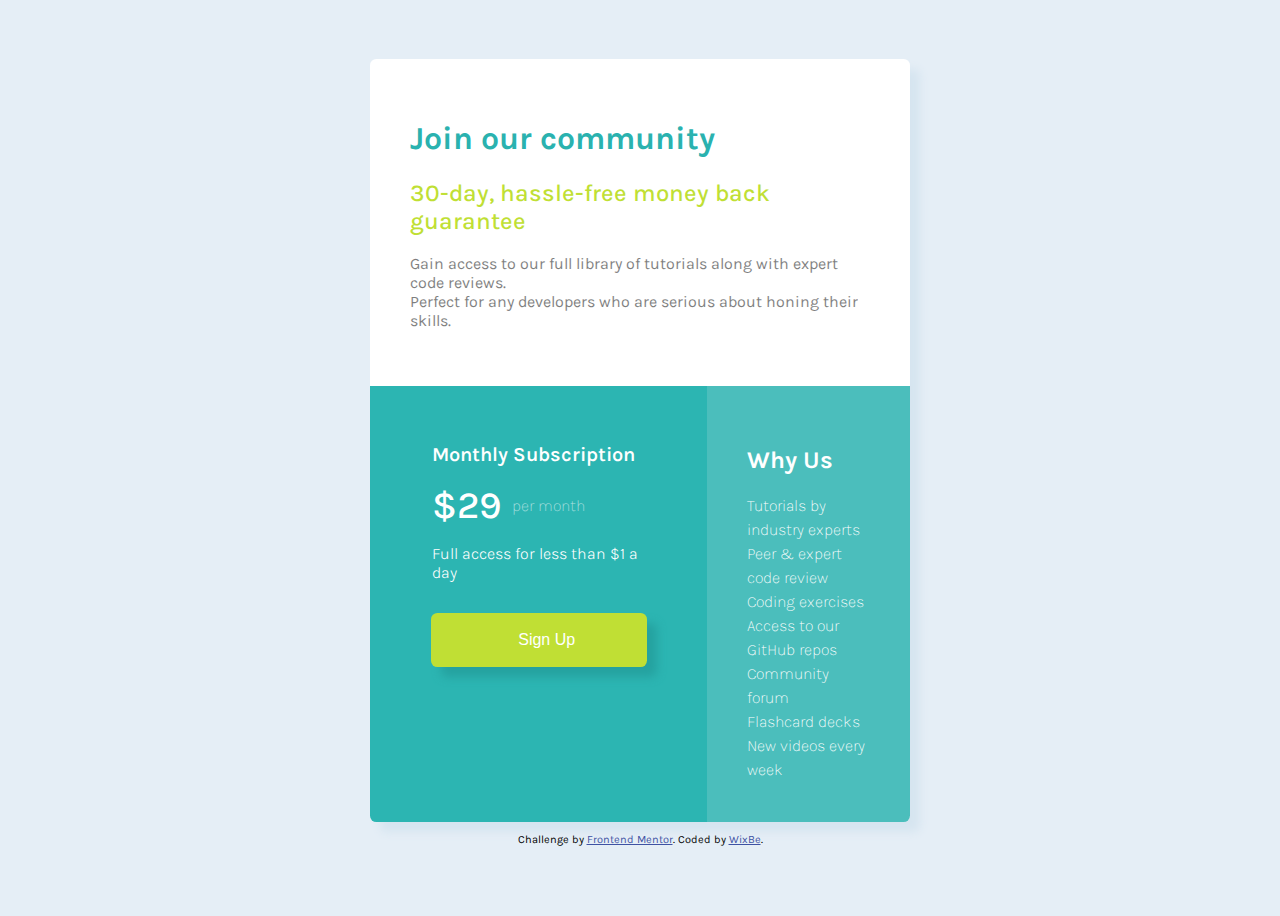
==== single-price-grid-component-master/index.html @ df9c865f "Basic web card" ====
<!DOCTYPE html>
<html lang="en">
<head>
  <meta charset="UTF-8">
  <meta name="viewport" content="width=device-width, initial-scale=1.0"> <!-- displays site properly based on user's device -->

  <link rel="icon" type="image/png" sizes="32x32" href="./images/favicon-32x32.png">
  <link rel="stylesheet" href="style.css">
  <link rel="preconnect" href="https://fonts.googleapis.com">
  <link rel="preconnect" href="https://fonts.gstatic.com" crossorigin>
  <link href="https://fonts.googleapis.com/css2?family=Karla:ital,wght@0,200..800;1,200..800&display=swap" rel="stylesheet">
  
  <title>Frontend Mentor | Single Price Grid Component</title>

</head>

<body>
  <div class="main">
    <div class="boxt">
      <h1>Join our community</h1>
    <h2>30-day, hassle-free money back guarantee</h2>
    <p>Gain access to our full library of tutorials along with expert code reviews. <br>
      Perfect for any developers who are serious about honing their skills.</p>
    </div>

    <div class="boxb">
      <div class="boxbl">
        <h2>Monthly Subscription</h2>
        <div class="price-box">
          <span class="price"> &dollar;29 </span> 
          <span class="per_month">per month</span>
        </div>
        <p>Full access for less than &dollar;1 a day</p>
        <button type="submit">Sign Up</button>
      </div>

      <div class="boxbr">
          <h2>Why Us</h2>
            <li type="none">Tutorials by industry experts</li>
            <li type="none">Peer &amp; expert code review</li>
            <li type="none">Coding exercises</li>
            <li type="none">Access to our GitHub repos</li>
            <li type="none">Community forum</li>
            <li type="none">Flashcard decks</li>
            <li type="none">New videos every week</li>
      </div>
    </div>
  </div>
  

  <footer>
    <p class="attribution">
      Challenge by <a href="https://www.frontendmentor.io?ref=challenge" target="_blank">Frontend Mentor</a>. 
      Coded by <a href="#">WixBe</a>.
    </p>
  </footer>
</body>
</html>
---- single-price-grid-component-master/style.css ----
.attribution {
     font-size: 11px; text-align: center; 
}

.attribution a { 
    color: hsl(228, 45%, 44%); 
}

body {
    background-color: hsl(206, 47%, 93%);
    align-items: center;
    justify-content: center;
    font-family: Karla;
    display: flex;
    flex-direction: column;
    height: 100vh;
}

.main {
    align-self: center;
    border-radius: 0.4rem;
    overflow: hidden;
    box-shadow: 10px 10px 10px hsl(206,45%,89%);
    width: 60vh;
}

.boxt {
    background-color: white;
    padding: 40px;
}


.boxt h1 {
    color: hsl(179, 62%, 43%);
    font-weight: 700;
}

.boxt h2 {
    color: hsl(71, 73%, 54%);
    font-weight: 500;
}

.boxt p {
    opacity: 50%;
}

.boxb {
    display: grid;
    grid-auto-flow: column;
    color: white;
}

.boxbl {
    background-color: hsl(179, 61%, 44%);
    padding: 40px 40px 0px;
    display: flex;
    flex-direction: column;

}

.boxbl h2 {
    font-size: 20px;
    font-weight: 600;
}

.boxbl p {
    font-weight: 300;
}

.price-box {
    display: flex;
    align-items: center;
    justify-content: left;
}

.boxbl > * {
    padding-left: 1.4rem;
}

.price {
    font-size: 38px;
    font-weight: 500;
}

.per_month {
    opacity: 60%;
    font-weight: 200;
    padding-left: 10px;
}

.boxbl button {
    background-color: hsl(71, 73%, 54%);
    border: 0;
    color: white;
    border-radius: 0.4rem;
    width: 24vh;
    height: 6vh;
    margin-top: 15px;
    font-size: 16px;
    font-weight: 500;
    align-self: center;
    box-shadow: 10px 10px 10px hsl(179,63%,39%);
}

.boxbr {
    background-color: hsl(179, 47%, 52%);
    padding: 40px;
}


.boxbr li {
    font-weight: 200;
    line-height: 1.5rem;
}
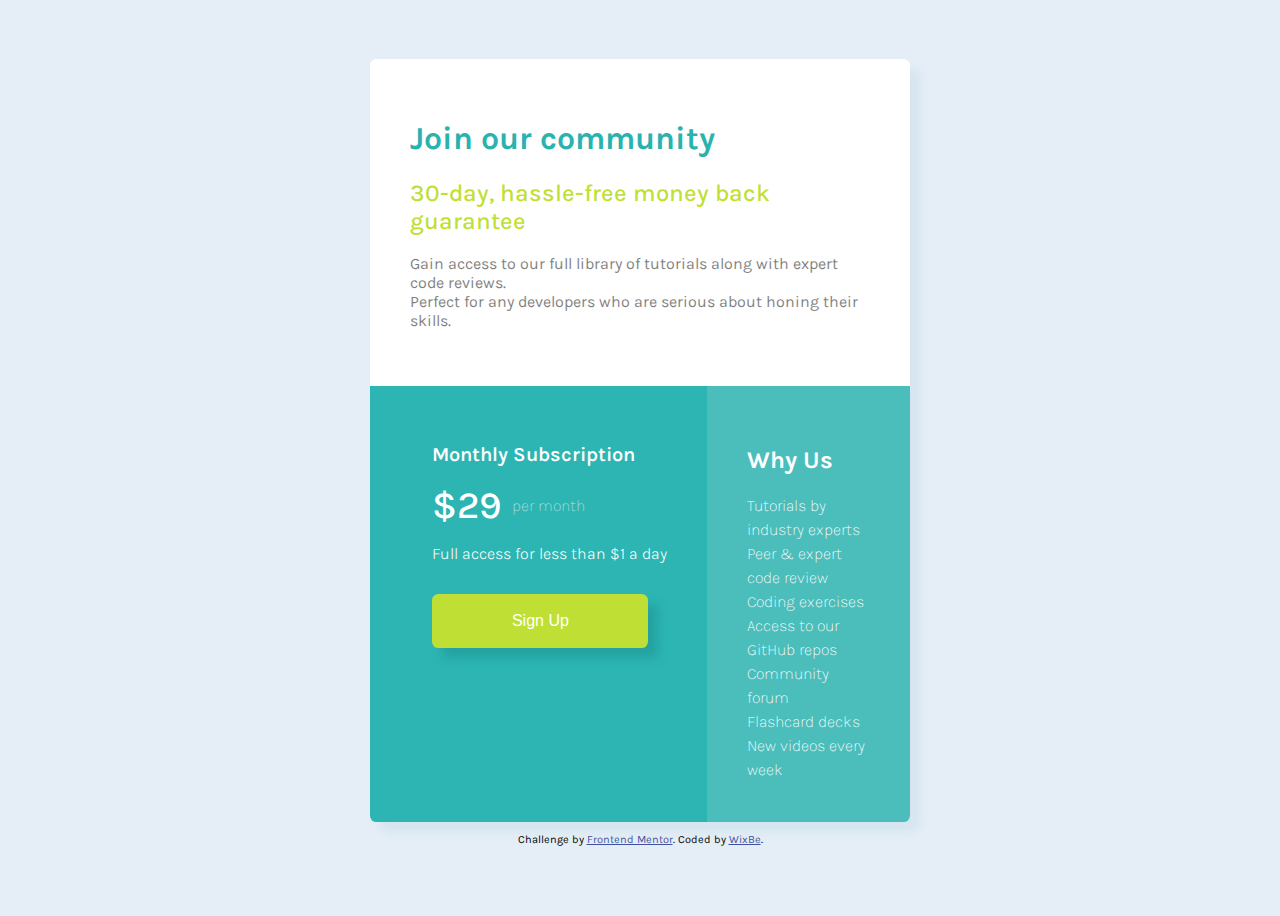
==== commit db8d3956: "Basic web card" ====
--- a/single-price-grid-component-master/index.html
+++ b/single-price-grid-component-master/index.html
@@ -31,7 +31,9 @@
           <span class="per_month">per month</span>
         </div>
         <p>Full access for less than &dollar;1 a day</p>
-        <button type="submit">Sign Up</button>
+        <a href="https://www.youtube.com/watch?v=xvFZjo5PgG0">
+          <button type="submit">Sign Up</button>
+        </a>
       </div>
 
       <div class="boxbr">
--- a/single-price-grid-component-master/style.css
+++ b/single-price-grid-component-master/style.css
@@ -102,6 +102,13 @@
     box-shadow: 10px 10px 10px hsl(179,63%,39%);
 }
 
+.boxbl button:hover {
+    background-color: white;
+    color: hsl(71, 73%, 54%);
+    font-weight: bold;
+    transition: background-color 0.3s, color 0.3s, font-weigth 0.3s;
+}
+
 .boxbr {
     background-color: hsl(179, 47%, 52%);
     padding: 40px;
